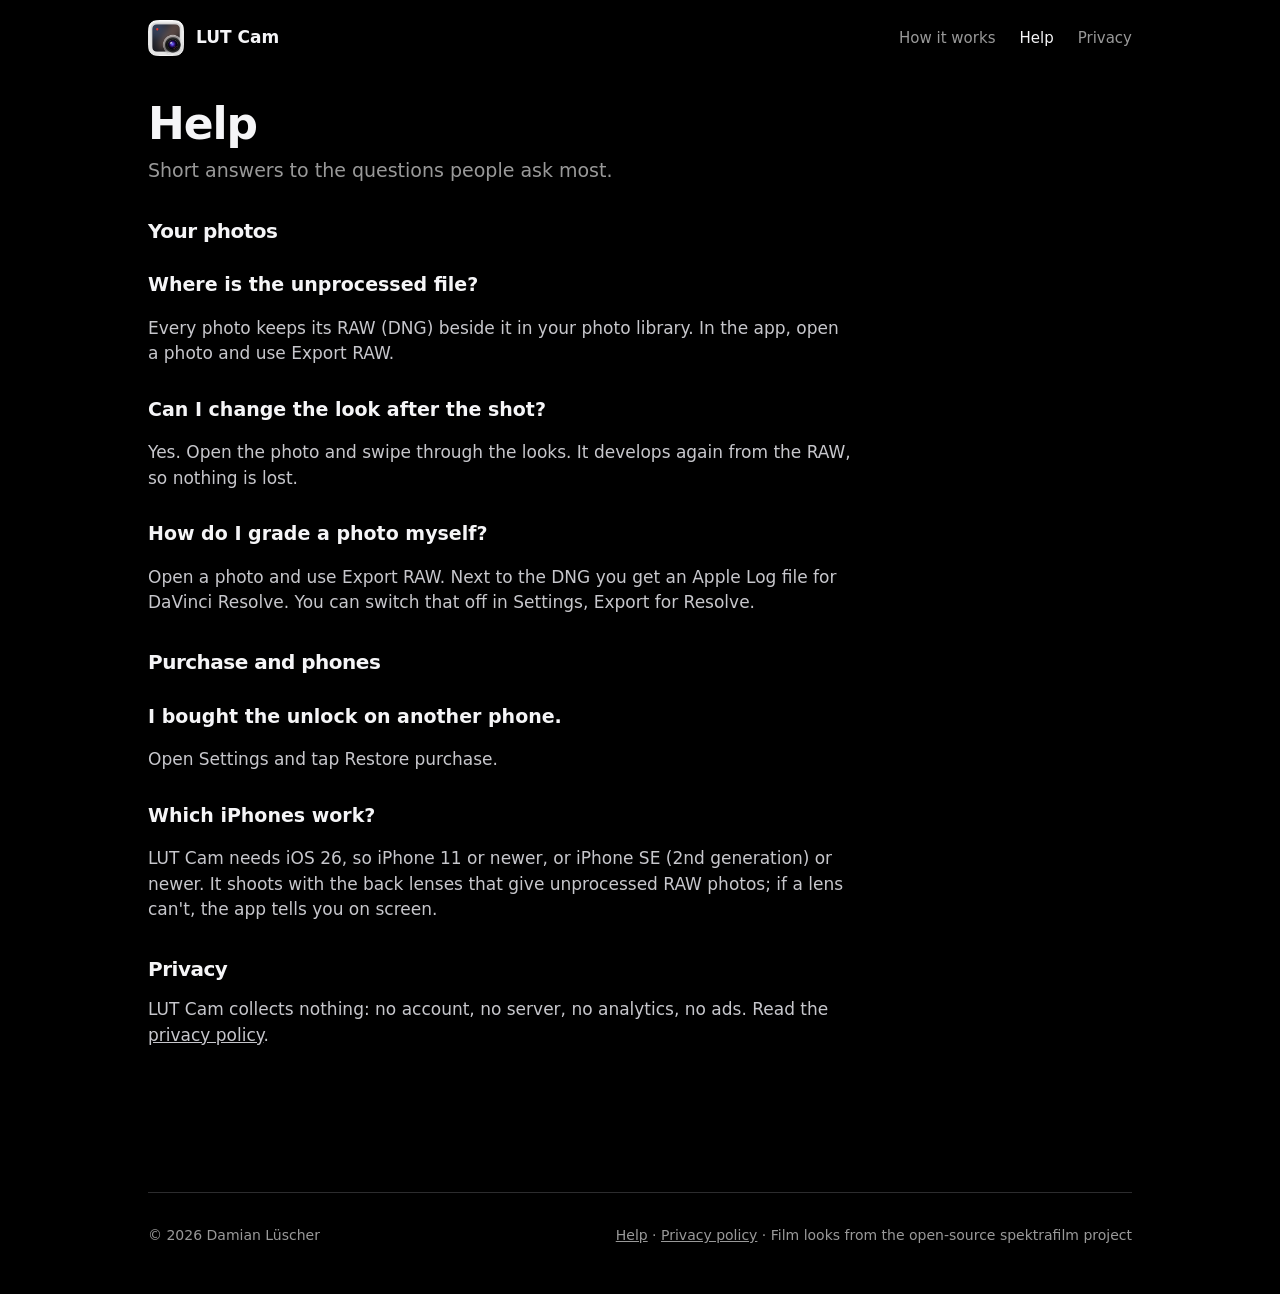
==== help.html @ 3c7778dc "Version 3: Help: which iPhones work now matches the app (iOS 26, iPhone 11 / SE 2 or newer, lens wit" ====
<!doctype html>
<html lang="en">
<head>
<meta charset="utf-8">
<meta name="viewport" content="width=device-width, initial-scale=1">
<title>LUT Cam: Help</title>
<meta name="description" content="Answers to common questions about LUT Cam: the RAW file, changing looks, grading in DaVinci Resolve, restoring a purchase.">
<meta name="color-scheme" content="dark">
<meta name="theme-color" content="#000000">
<link rel="icon" href="assets/icon.png">
<link rel="apple-touch-icon" href="assets/apple-touch-icon.png">
<link rel="stylesheet" href="style.css">
</head>
<body>
<div class="wrap">

<header class="bar">
  <a class="brand" href="index.html"><img src="assets/icon.png" alt="" width="36" height="36">LUT Cam</a>
  <nav><a href="index.html#how">How it works</a><a href="help.html" aria-current="page">Help</a><a href="privacy-policy.html">Privacy</a></nav>
</header>

<main class="page">
<h1>Help</h1>
<p class="lead-in">Short answers to the questions people ask most.</p>

<h2>Your photos</h2>
<h3>Where is the unprocessed file?</h3>
<p>Every photo keeps its RAW (DNG) beside it in your photo library. In the app, open a photo and use Export RAW.</p>
<h3>Can I change the look after the shot?</h3>
<p>Yes. Open the photo and swipe through the looks. It develops again from the RAW, so nothing is lost.</p>
<h3>How do I grade a photo myself?</h3>
<p>Open a photo and use Export RAW. Next to the DNG you get an Apple Log file for DaVinci Resolve. You can switch that off in Settings, Export for Resolve.</p>

<h2>Purchase and phones</h2>
<h3>I bought the unlock on another phone.</h3>
<p>Open Settings and tap Restore purchase.</p>
<h3>Which iPhones work?</h3>
<p>LUT Cam needs iOS 26, so iPhone 11 or newer, or iPhone SE (2nd generation) or newer. It shoots with the back lenses that give unprocessed RAW photos; if a lens can't, the app tells you on screen.</p>

<h2>Privacy</h2>
<p>LUT Cam collects nothing: no account, no server, no analytics, no ads. Read the <a href="privacy-policy.html">privacy policy</a>.</p>
</main>

<footer>
  <div class="row">
    <span>© 2026 Damian Lüscher</span>
    <span><a href="help.html">Help</a> · <a href="privacy-policy.html">Privacy policy</a> · Film looks from the open-source spektrafilm project</span>
  </div>
</footer>

</div>
</body>
</html>
---- style.css ----
:root {
  --bg: #000;
  --card: #1c1c1e;
  --line: #2c2c2e;
  --text: #f5f5f7;
  --muted: #999;
  --red: #ed3329;
  --edge: clamp(20px, 5vw, 48px);
  --radius: 28px;
}
* { box-sizing: border-box; }
html { -webkit-text-size-adjust: 100%; }
body {
  margin: 0;
  background: var(--bg);
  color: var(--text);
  font: 17px/1.5 -apple-system, BlinkMacSystemFont, "SF Pro Text", system-ui, sans-serif;
  -webkit-font-smoothing: antialiased;
}
img { display: block; max-width: 100%; height: auto; }
a { color: inherit; }
.mono { font-family: ui-monospace, "SF Mono", Menlo, monospace; letter-spacing: .04em; }
.wrap { max-width: 1080px; margin: 0 auto; padding: 0 var(--edge); }

/* top bar */
header.bar { display: flex; align-items: center; justify-content: space-between; padding: 20px 0; }
.brand { display: flex; align-items: center; gap: 12px; font-weight: 600; text-decoration: none; }
.brand img { width: 36px; height: 36px; }
nav a { color: var(--muted); text-decoration: none; margin-left: 24px; font-size: 15px; }
nav a:hover, nav a[aria-current="page"] { color: var(--text); }

/* hero */
.hero { text-align: center; padding: clamp(40px, 8vw, 96px) 0 clamp(32px, 5vw, 56px); }
.hero .icon { width: 112px; height: 112px; margin: 0 auto 28px; }
h1 {
  font-size: clamp(40px, 7.5vw, 80px);
  line-height: 1.02;
  letter-spacing: -.035em;
  font-weight: 700;
  margin: 0;
  text-wrap: balance;
}
.lead { color: var(--muted); font-size: clamp(18px, 2.2vw, 22px); max-width: 34ch; margin: 20px auto 0; text-wrap: pretty; }
.soon {
  display: inline-flex; align-items: center; gap: 10px;
  margin-top: 32px; padding: 12px 20px;
  border: 1px solid var(--line); border-radius: 999px;
  font-size: 15px; color: var(--text);
}
.soon::before { content: ""; width: 8px; height: 8px; border-radius: 50%; background: var(--red); }

/* before / after */
.pair { display: grid; grid-template-columns: 1fr 1fr; gap: 12px; }
.pair figure { margin: 0; position: relative; }
.pair img { width: 100%; border-radius: var(--radius); }
.pair figcaption { margin-top: 12px; font-size: 13px; color: var(--muted); text-transform: uppercase; }
.pair figcaption b { color: var(--text); font-weight: 500; }

section { padding: clamp(64px, 10vw, 128px) 0 0; }
h2 { font-size: clamp(30px, 4.4vw, 48px); letter-spacing: -.025em; line-height: 1.08; margin: 0 0 16px; text-wrap: balance; }
.kicker { font-size: 13px; color: var(--red); text-transform: uppercase; margin: 0 0 12px; }
.intro { color: var(--muted); max-width: 46ch; font-size: 19px; margin: 0; text-wrap: pretty; }

/* screens */
.screens { display: grid; grid-template-columns: repeat(3, 1fr); gap: clamp(16px, 3vw, 40px); margin-top: 48px; }
.screens figure { margin: 0; }
.screens img { width: 100%; border-radius: 36px; border: 1px solid var(--line); }
.screens h3 { font-size: 19px; margin: 20px 0 4px; }
.screens p { color: var(--muted); margin: 0; font-size: 16px; }

/* facts */
.facts { display: grid; grid-template-columns: repeat(2, 1fr); gap: 12px; margin-top: 40px; }
.fact { background: var(--card); border-radius: 20px; padding: 24px; }
.fact h3 { font-size: 17px; margin: 0 0 6px; }
.fact p { color: var(--muted); margin: 0; font-size: 16px; }

/* help + privacy */
.text { max-width: 44rem; }
.text h3 { font-size: 19px; margin: 32px 0 6px; }
.text p, .text li { color: #c7c7cc; }
.text ul { padding-left: 1.2em; }
.text li { margin: 6px 0; }
.text strong { color: var(--text); }

footer { margin-top: clamp(80px, 12vw, 144px); padding: 32px 0 48px; border-top: 1px solid var(--line); color: var(--muted); font-size: 14px; }
footer .row { display: flex; flex-wrap: wrap; justify-content: space-between; gap: 12px; }
footer a { color: var(--muted); }

@media (max-width: 760px) {
  nav a:first-child { display: none; }
  nav a { margin-left: 18px; }
  .screens { grid-template-columns: 1fr; max-width: 360px; margin-inline: auto; }
  .facts { grid-template-columns: 1fr; }
}
@media (max-width: 520px) {
  .pair { grid-template-columns: 1fr; }
}

/* privacy page */
.page { max-width: 44rem; padding-top: 24px; }
.page h1 { font-size: clamp(32px, 5vw, 44px); letter-spacing: -.025em; line-height: 1.1; margin: 0 0 8px; }
.page h2 { font-size: 20px; margin: 36px 0 8px; }
.page p, .page li { color: #c7c7cc; }
.page strong { color: var(--text); }
.page ul { padding-left: 1.2em; }
.page li { margin: 8px 0; }
.page h3 { font-size: 19px; margin: 28px 0 6px; }
.page .lead-in { color: var(--muted); font-size: 19px; margin: 0 0 8px; }
.date { color: var(--muted); font-size: 13px; text-transform: uppercase; }
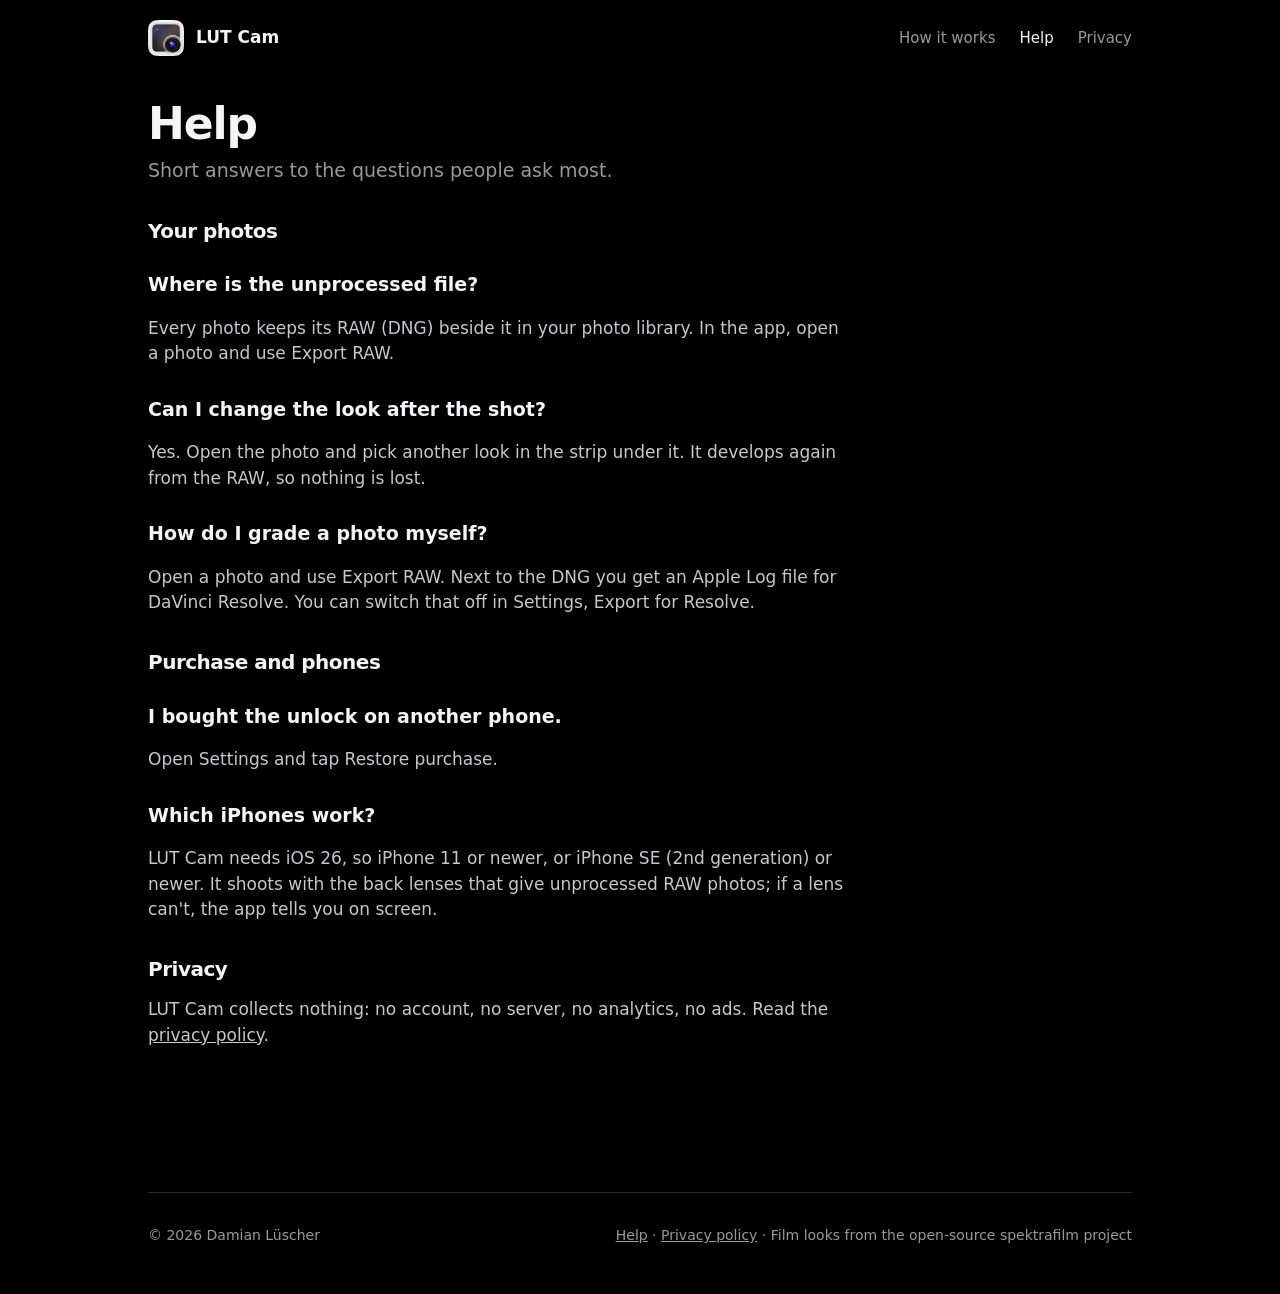
==== commit 4243b931: "Version 4: Fact-checked against the app: looks change in the strip under the photo; location is on o" ====
--- a/help.html
+++ b/help.html
@@ -27,7 +27,7 @@
 <h3>Where is the unprocessed file?</h3>
 <p>Every photo keeps its RAW (DNG) beside it in your photo library. In the app, open a photo and use Export RAW.</p>
 <h3>Can I change the look after the shot?</h3>
-<p>Yes. Open the photo and swipe through the looks. It develops again from the RAW, so nothing is lost.</p>
+<p>Yes. Open the photo and pick another look in the strip under it. It develops again from the RAW, so nothing is lost.</p>
 <h3>How do I grade a photo myself?</h3>
 <p>Open a photo and use Export RAW. Next to the DNG you get an Apple Log file for DaVinci Resolve. You can switch that off in Settings, Export for Resolve.</p>
 
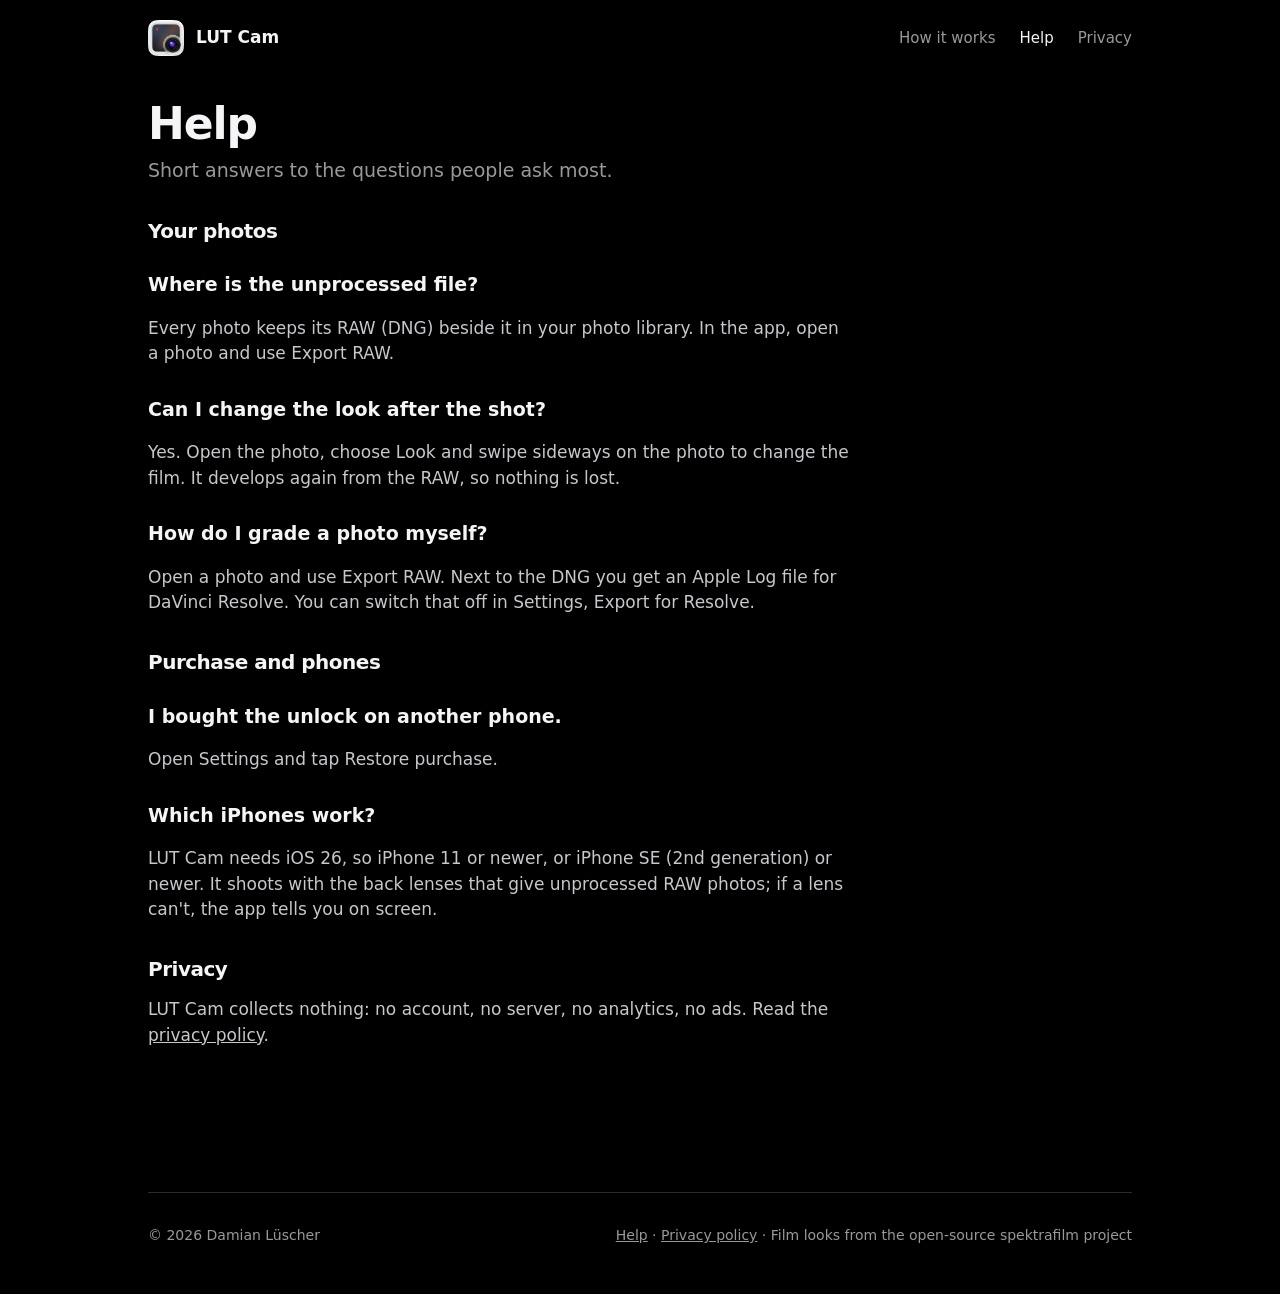
==== commit 74dfd3ff: "Version 5: Help: change the film by swiping the photo in the Look tab (my version 4 wording was wron" ====
--- a/help.html
+++ b/help.html
@@ -27,7 +27,7 @@
 <h3>Where is the unprocessed file?</h3>
 <p>Every photo keeps its RAW (DNG) beside it in your photo library. In the app, open a photo and use Export RAW.</p>
 <h3>Can I change the look after the shot?</h3>
-<p>Yes. Open the photo and pick another look in the strip under it. It develops again from the RAW, so nothing is lost.</p>
+<p>Yes. Open the photo, choose Look and swipe sideways on the photo to change the film. It develops again from the RAW, so nothing is lost.</p>
 <h3>How do I grade a photo myself?</h3>
 <p>Open a photo and use Export RAW. Next to the DNG you get an Apple Log file for DaVinci Resolve. You can switch that off in Settings, Export for Resolve.</p>
 
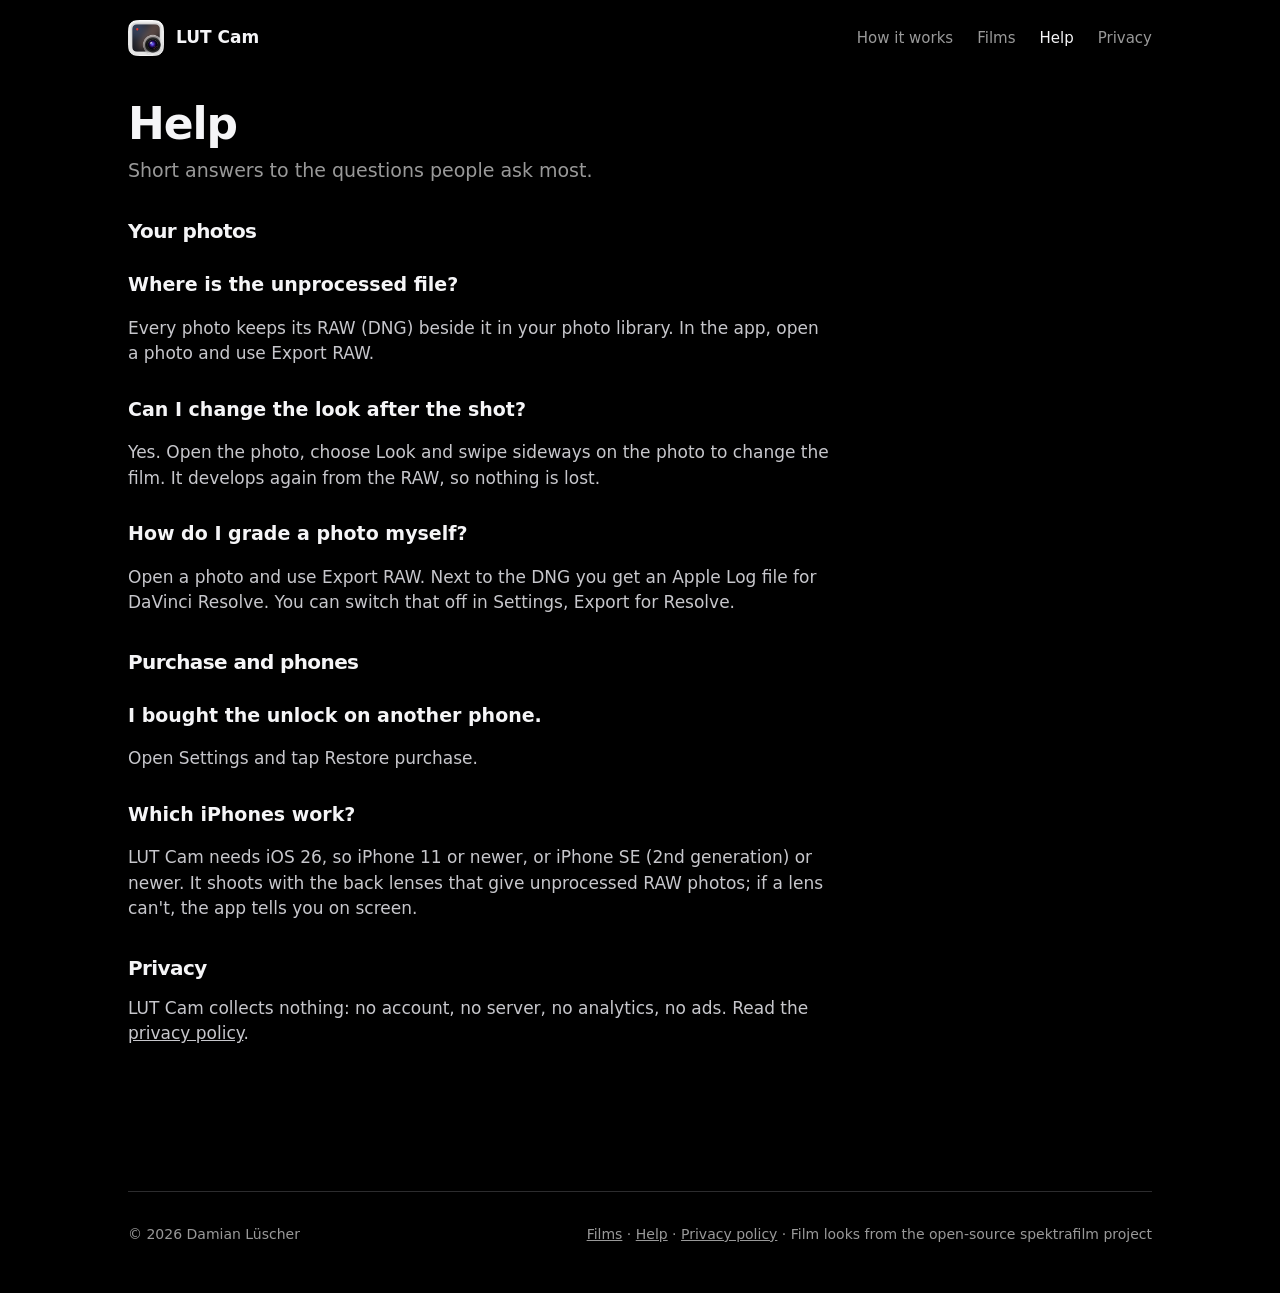
==== commit 1343ae40: "Version 7: more flavour (Refero 'field notes'): photo hero, RAW/film drag compare, film shelf with t" ====
--- a/help.html
+++ b/help.html
@@ -16,7 +16,7 @@
 
 <header class="bar">
   <a class="brand" href="index.html"><img src="assets/icon.png" alt="" width="36" height="36">LUT Cam</a>
-  <nav><a href="index.html#how">How it works</a><a href="help.html" aria-current="page">Help</a><a href="privacy-policy.html">Privacy</a></nav>
+  <nav><a href="index.html#how">How it works</a><a href="looks.html">Films</a><a href="help.html" aria-current="page">Help</a><a href="privacy-policy.html">Privacy</a></nav>
 </header>
 
 <main class="page">
@@ -44,7 +44,7 @@
 <footer>
   <div class="row">
     <span>© 2026 Damian Lüscher</span>
-    <span><a href="help.html">Help</a> · <a href="privacy-policy.html">Privacy policy</a> · Film looks from the open-source spektrafilm project</span>
+    <span><a href="looks.html">Films</a> · <a href="help.html">Help</a> · <a href="privacy-policy.html">Privacy policy</a> · Film looks from the open-source spektrafilm project</span>
   </div>
 </footer>
 
--- a/style.css
+++ b/style.css
@@ -1,15 +1,20 @@
+/* LUT Cam site. Direction: "field notes" (Refero: Set Space base, NEON captions, Analogue reveal).
+   Black page, mono labels like the app's camera readouts, red only as punctuation. */
 :root {
   --bg: #000;
   --card: #1c1c1e;
+  --stage: #111113;
   --line: #2c2c2e;
   --text: #f5f5f7;
   --muted: #999;
+  --soft: #c7c7cc;
   --red: #ed3329;
   --edge: clamp(20px, 5vw, 48px);
   --radius: 28px;
 }
 * { box-sizing: border-box; }
-html { -webkit-text-size-adjust: 100%; }
+html { -webkit-text-size-adjust: 100%; scroll-behavior: smooth; }
+@media (prefers-reduced-motion: reduce) { html { scroll-behavior: auto; } * { transition: none !important; } }
 body {
   margin: 0;
   background: var(--bg);
@@ -19,91 +24,164 @@
 }
 img { display: block; max-width: 100%; height: auto; }
 a { color: inherit; }
-.mono { font-family: ui-monospace, "SF Mono", Menlo, monospace; letter-spacing: .04em; }
-.wrap { max-width: 1080px; margin: 0 auto; padding: 0 var(--edge); }
+.mono { font-family: ui-monospace, "SF Mono", Menlo, monospace; letter-spacing: .06em; text-transform: uppercase; }
+.wrap { max-width: 1120px; margin: 0 auto; padding: 0 var(--edge); }
 
 /* top bar */
-header.bar { display: flex; align-items: center; justify-content: space-between; padding: 20px 0; }
+header.bar { display: flex; align-items: center; justify-content: space-between; padding: 20px 0; position: relative; z-index: 2; }
 .brand { display: flex; align-items: center; gap: 12px; font-weight: 600; text-decoration: none; }
 .brand img { width: 36px; height: 36px; }
 nav a { color: var(--muted); text-decoration: none; margin-left: 24px; font-size: 15px; }
 nav a:hover, nav a[aria-current="page"] { color: var(--text); }
 
-/* hero */
-.hero { text-align: center; padding: clamp(40px, 8vw, 96px) 0 clamp(32px, 5vw, 56px); }
-.hero .icon { width: 112px; height: 112px; margin: 0 auto 28px; }
+/* hero: a real photo fading into black */
+.hero { position: relative; margin: 0 clamp(8px, 1.4vw, 20px); border-radius: var(--radius); overflow: hidden; min-height: min(86vh, 860px); display: flex; align-items: flex-end; }
+.hero-photo { position: absolute; inset: 0; width: 100%; height: 100%; object-fit: cover; object-position: center 35%; }
+.hero::after { content: ""; position: absolute; inset: 0; background: linear-gradient(180deg, rgba(0,0,0,.15) 0%, rgba(0,0,0,0) 30%, rgba(0,0,0,.55) 62%, #000 100%); }
+.hero-copy { position: relative; z-index: 1; width: 100%; text-align: center; padding: 0 var(--edge) clamp(40px, 7vw, 88px); }
+.readout { position: absolute; z-index: 1; top: 20px; left: 24px; margin: 0; font-size: 12px; color: var(--text); background: rgba(0,0,0,.45); padding: 7px 12px; border-radius: 999px; display: flex; align-items: center; gap: 8px; backdrop-filter: blur(8px); -webkit-backdrop-filter: blur(8px); }
+.rec { width: 7px; height: 7px; border-radius: 50%; background: var(--red); }
 h1 {
-  font-size: clamp(40px, 7.5vw, 80px);
-  line-height: 1.02;
-  letter-spacing: -.035em;
+  font-size: clamp(44px, 8.5vw, 104px);
+  line-height: 1;
+  letter-spacing: -.04em;
   font-weight: 700;
   margin: 0;
   text-wrap: balance;
 }
-.lead { color: var(--muted); font-size: clamp(18px, 2.2vw, 22px); max-width: 34ch; margin: 20px auto 0; text-wrap: pretty; }
+.lead { color: var(--soft); font-size: clamp(18px, 2.2vw, 22px); max-width: 34ch; margin: 20px auto 0; text-wrap: pretty; }
 .soon {
   display: inline-flex; align-items: center; gap: 10px;
-  margin-top: 32px; padding: 12px 20px;
-  border: 1px solid var(--line); border-radius: 999px;
+  margin-top: 28px; padding: 12px 20px;
+  border: 1px solid rgba(255,255,255,.22); border-radius: 999px; background: rgba(0,0,0,.35);
   font-size: 15px; color: var(--text);
 }
 .soon::before { content: ""; width: 8px; height: 8px; border-radius: 50%; background: var(--red); }
 
-/* before / after */
-.pair { display: grid; grid-template-columns: 1fr 1fr; gap: 12px; }
-.pair figure { margin: 0; position: relative; }
-.pair img { width: 100%; border-radius: var(--radius); }
-.pair figcaption { margin-top: 12px; font-size: 13px; color: var(--muted); text-transform: uppercase; }
-.pair figcaption b { color: var(--text); font-weight: 500; }
-
-section { padding: clamp(64px, 10vw, 128px) 0 0; }
-h2 { font-size: clamp(30px, 4.4vw, 48px); letter-spacing: -.025em; line-height: 1.08; margin: 0 0 16px; text-wrap: balance; }
-.kicker { font-size: 13px; color: var(--red); text-transform: uppercase; margin: 0 0 12px; }
+section { padding: clamp(80px, 12vw, 160px) 0 0; }
+h2 { font-size: clamp(30px, 4.6vw, 52px); letter-spacing: -.03em; line-height: 1.06; margin: 0 0 16px; text-wrap: balance; }
+.kicker { font-size: 12px; color: var(--red); margin: 0 0 14px; }
 .intro { color: var(--muted); max-width: 46ch; font-size: 19px; margin: 0; text-wrap: pretty; }
 
-/* screens */
-.screens { display: grid; grid-template-columns: repeat(3, 1fr); gap: clamp(16px, 3vw, 40px); margin-top: 48px; }
-.screens figure { margin: 0; }
-.screens img { width: 100%; border-radius: 36px; border: 1px solid var(--line); }
-.screens h3 { font-size: 19px; margin: 20px 0 4px; }
-.screens p { color: var(--muted); margin: 0; font-size: 16px; }
+/* the darkroom: drag compare */
+.compare { --pos: 50%; --can: var(--red); position: relative; margin: 48px 0 0; border-radius: var(--radius); overflow: hidden; aspect-ratio: 4 / 3; background: var(--stage); touch-action: pan-y; user-select: none; -webkit-user-select: none; }
+.compare img { position: absolute; inset: 0; width: 100%; height: 100%; object-fit: cover; }
+.compare-film { clip-path: inset(0 0 0 var(--pos)); }
+.handle { position: absolute; top: 0; bottom: 0; left: var(--pos); width: 2px; margin-left: -1px; background: #fff; pointer-events: none; }
+.handle::after { content: "‹ ›"; position: absolute; top: 50%; left: 50%; transform: translate(-50%, -50%); width: 48px; height: 48px; border-radius: 50%; background: #fff; color: #000; display: grid; place-items: center; font: 600 16px/1 ui-monospace, "SF Mono", Menlo, monospace; letter-spacing: .1em; box-shadow: 0 4px 24px rgba(0,0,0,.4); }
+.slider { position: absolute; inset: 0; width: 100%; height: 100%; margin: 0; opacity: 0; cursor: ew-resize; -webkit-appearance: none; appearance: none; }
+.compare:has(.slider:focus-visible) .handle::after { outline: 3px solid var(--red); outline-offset: 3px; }
+.tag { position: absolute; top: 16px; font-size: 12px; padding: 7px 12px; border-radius: 999px; background: rgba(0,0,0,.55); backdrop-filter: blur(8px); -webkit-backdrop-filter: blur(8px); pointer-events: none; }
+.tag-raw { left: 16px; }
+.tag-film { right: 16px; display: flex; align-items: center; gap: 8px; }
+.tag-film::before { content: ""; width: 8px; height: 8px; border-radius: 50%; background: var(--can); }
 
-/* facts */
-.facts { display: grid; grid-template-columns: repeat(2, 1fr); gap: 12px; margin-top: 40px; }
-.fact { background: var(--card); border-radius: 20px; padding: 24px; }
-.fact h3 { font-size: 17px; margin: 0 0 6px; }
+/* the film shelf: the app's own cans */
+.shelf { display: flex; justify-content: space-between; gap: 8px; margin-top: 28px; padding: 24px 12px 0; border-bottom: 1px solid var(--line); overflow-x: auto; scrollbar-width: none; }
+.shelf::-webkit-scrollbar { display: none; }
+.can { flex: 0 0 auto; display: flex; flex-direction: column; align-items: center; gap: 10px; background: none; border: 0; padding: 0 4px 14px; color: var(--muted); cursor: pointer; border-bottom: 2px solid transparent; margin-bottom: -1px; }
+.can img { width: clamp(52px, 7vw, 76px); transform: translateY(8px); transition: transform .25s cubic-bezier(.2,.8,.2,1); filter: brightness(.82); }
+.can span { font-size: 11px; }
+.can:hover img { transform: translateY(2px); filter: none; }
+.can[aria-pressed="true"] { color: var(--text); border-bottom-color: var(--can); }
+.can[aria-pressed="true"] img { transform: translateY(-6px); filter: none; }
+.can:focus-visible { outline: 2px solid var(--red); outline-offset: 4px; border-radius: 8px; }
+
+/* contact-sheet captions */
+.captions { display: grid; grid-template-columns: repeat(4, 1fr); gap: 16px; margin: 20px 0 0; font-size: 12px; }
+.captions dt { color: var(--muted); margin-bottom: 4px; }
+.captions dd { margin: 0; color: var(--text); }
+.more { margin: 28px 0 0; }
+.more a { color: var(--text); text-decoration: none; border-bottom: 1px solid var(--line); padding-bottom: 2px; }
+.more a:hover { border-color: var(--text); }
+
+/* numbered chapters */
+.chapters { list-style: none; padding: 0; margin: 56px 0 0; }
+.chapter { display: grid; grid-template-columns: 1fr minmax(240px, 380px); gap: clamp(24px, 5vw, 80px); align-items: center; border-top: 1px solid var(--line); padding: 40px 0; }
+.chapter:nth-child(even) .stage { order: -1; }
+.num { display: block; font-size: 13px; color: var(--muted); margin-bottom: 14px; }
+.chapter h3 { font-size: clamp(26px, 3.2vw, 36px); letter-spacing: -.02em; line-height: 1.1; margin: 0 0 10px; }
+.chapter p { color: var(--muted); margin: 0; max-width: 36ch; font-size: 17px; }
+.chapter .spec { margin-top: 20px; font-size: 12px; color: var(--soft); }
+.stage { background: var(--stage); border-radius: 24px; padding: 36px 36px 0; overflow: hidden; }
+.stage img { width: 100%; max-width: 260px; margin: 0 auto; border-radius: 30px 30px 0 0; border: 1px solid var(--line); border-bottom: 0; }
+
+/* one red proof panel */
+.proof { margin-top: clamp(80px, 12vw, 160px); padding: clamp(40px, 6vw, 72px); background: var(--red); color: #000; border-radius: var(--radius); }
+.proof .kicker { color: #000; opacity: .7; }
+.proof h2 { font-size: clamp(34px, 6vw, 72px); letter-spacing: -.04em; line-height: 1; max-width: 14ch; }
+.proof p { font-size: clamp(18px, 2vw, 21px); max-width: 40ch; margin: 0; }
+.proof p.kicker { font-size: 12px; margin-bottom: 14px; }
+.text p.kicker { color: var(--red); }
+
+/* facts: ruled, no cards */
+.facts { display: grid; grid-template-columns: repeat(2, 1fr); gap: 0 clamp(24px, 4vw, 56px); padding-top: clamp(64px, 9vw, 112px); }
+.fact { border-top: 1px solid var(--line); padding: 24px 0 32px; }
+.fact > span { font-size: 11px; color: var(--red); }
+.fact h3 { font-size: 19px; margin: 10px 0 6px; }
 .fact p { color: var(--muted); margin: 0; font-size: 16px; }
 
-/* help + privacy */
+/* help + privacy teaser */
+.pair-text { display: grid; grid-template-columns: repeat(2, 1fr); gap: clamp(24px, 4vw, 56px); padding-top: clamp(48px, 7vw, 88px); }
+.pair-text h2 { font-size: clamp(24px, 2.8vw, 32px); }
 .text { max-width: 44rem; }
 .text h3 { font-size: 19px; margin: 32px 0 6px; }
-.text p, .text li { color: #c7c7cc; }
+.text p, .text li { color: var(--soft); }
 .text ul { padding-left: 1.2em; }
 .text li { margin: 6px 0; }
 .text strong { color: var(--text); }
 
-footer { margin-top: clamp(80px, 12vw, 144px); padding: 32px 0 48px; border-top: 1px solid var(--line); color: var(--muted); font-size: 14px; }
+/* closing band */
+.band { margin-top: clamp(96px, 14vw, 180px); background: var(--red); color: #000; display: flex; justify-content: space-between; align-items: baseline; flex-wrap: wrap; gap: 0 4vw; padding: clamp(28px, 4vw, 56px) var(--edge); font-weight: 700; font-size: clamp(40px, 10vw, 152px); letter-spacing: -.05em; line-height: .95; }
+
+footer { padding: 32px 0 48px; color: var(--muted); font-size: 14px; }
 footer .row { display: flex; flex-wrap: wrap; justify-content: space-between; gap: 12px; }
 footer a { color: var(--muted); }
+.page ~ footer, main.page + footer { margin-top: clamp(80px, 12vw, 144px); border-top: 1px solid var(--line); }
 
+/* films page */
+.films-head { padding-top: clamp(32px, 6vw, 72px); }
+.films-head h1 { font-size: clamp(40px, 7vw, 84px); }
+.films-head .intro { margin-top: 16px; }
+.film-grid { display: grid; grid-template-columns: repeat(3, 1fr); gap: clamp(16px, 2.4vw, 28px); margin-top: 48px; padding: 0; list-style: none; }
+.film figure { margin: 0; }
+.film .photo { width: 100%; aspect-ratio: 4 / 3; object-fit: cover; border-radius: 16px; background: var(--stage); }
+.film figcaption { display: grid; grid-template-columns: 38px 1fr; gap: 12px; align-items: center; margin-top: 12px; }
+.film figcaption img { width: 38px; }
+.film h2 { font-size: 19px; letter-spacing: -.01em; margin: 0; }
+.film .meta { font-size: 11px; color: var(--muted); margin: 2px 0 0; }
+.film .line { font-size: 15px; color: var(--soft); margin: 2px 0 0; text-transform: none; letter-spacing: 0; font-family: inherit; }
+.film.pure .meta { color: var(--red); }
+.films-note { color: var(--muted); font-size: 15px; max-width: 60ch; margin: 40px 0 0; }
+
+@media (max-width: 860px) {
+  .film-grid { grid-template-columns: repeat(2, 1fr); }
+  .captions { grid-template-columns: repeat(2, 1fr); }
+}
 @media (max-width: 760px) {
   nav a:first-child { display: none; }
-  nav a { margin-left: 18px; }
-  .screens { grid-template-columns: 1fr; max-width: 360px; margin-inline: auto; }
-  .facts { grid-template-columns: 1fr; }
+  nav a { margin-left: 16px; }
+  .chapter { grid-template-columns: 1fr; }
+  .chapter:nth-child(even) .stage { order: 0; }
+  .stage img { max-width: 220px; }
+  .facts, .pair-text { grid-template-columns: 1fr; }
+  .shelf { justify-content: flex-start; gap: 14px; }
+  .readout { left: 16px; top: 16px; }
 }
 @media (max-width: 520px) {
-  .pair { grid-template-columns: 1fr; }
+  .film-grid { grid-template-columns: 1fr; }
+  .compare { aspect-ratio: 1 / 1; }
+  .tag { font-size: 10px; padding: 6px 9px; }
 }
 
-/* privacy page */
+/* help + privacy pages */
 .page { max-width: 44rem; padding-top: 24px; }
 .page h1 { font-size: clamp(32px, 5vw, 44px); letter-spacing: -.025em; line-height: 1.1; margin: 0 0 8px; }
 .page h2 { font-size: 20px; margin: 36px 0 8px; }
-.page p, .page li { color: #c7c7cc; }
+.page p, .page li { color: var(--soft); }
 .page strong { color: var(--text); }
 .page ul { padding-left: 1.2em; }
 .page li { margin: 8px 0; }
 .page h3 { font-size: 19px; margin: 28px 0 6px; }
 .page .lead-in { color: var(--muted); font-size: 19px; margin: 0 0 8px; }
-.date { color: var(--muted); font-size: 13px; text-transform: uppercase; }
+.date { color: var(--muted); font-size: 13px; }
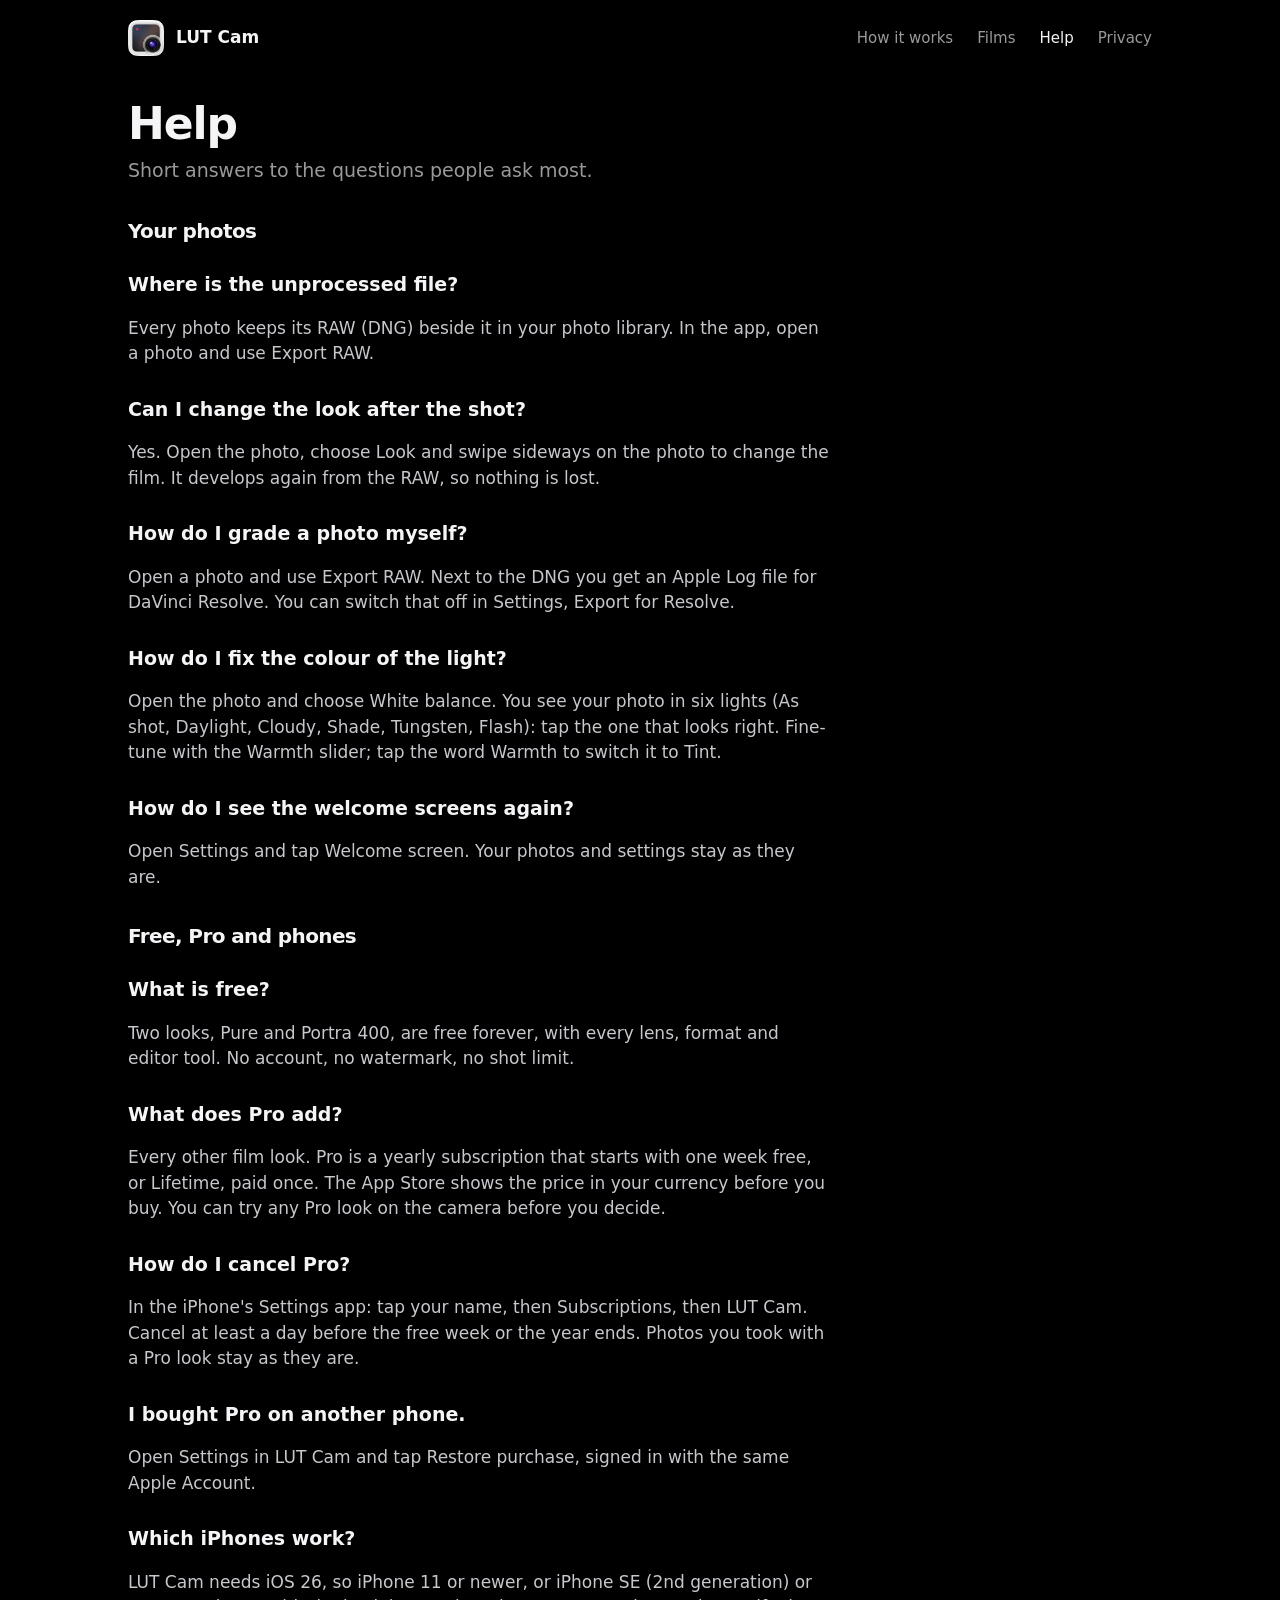
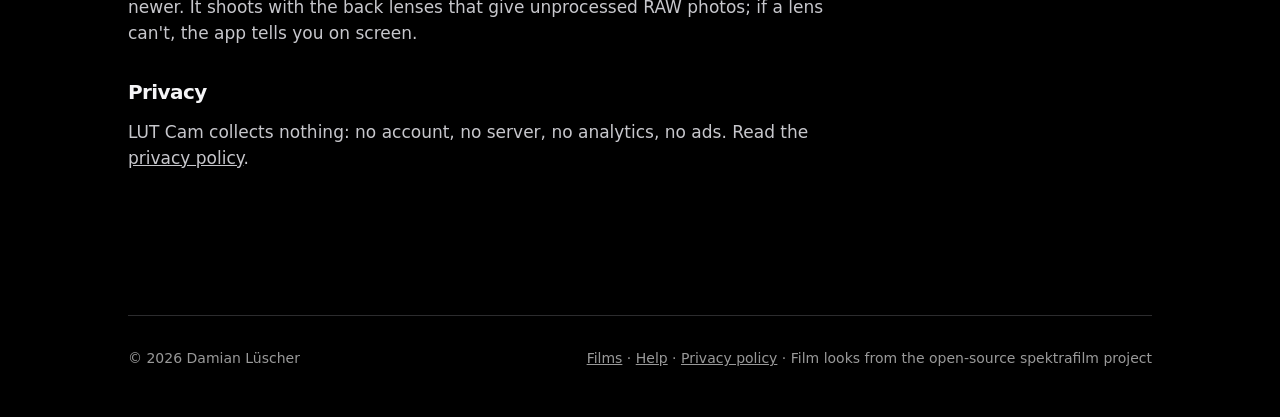
==== commit 6946ffe1: "Help: Pro instead of unlock (what is free, what Pro adds, cancel, restore), white balance tiles, Wel" ====
--- a/help.html
+++ b/help.html
@@ -31,9 +31,20 @@
 <h3>How do I grade a photo myself?</h3>
 <p>Open a photo and use Export RAW. Next to the DNG you get an Apple Log file for DaVinci Resolve. You can switch that off in Settings, Export for Resolve.</p>
 
-<h2>Purchase and phones</h2>
-<h3>I bought the unlock on another phone.</h3>
-<p>Open Settings and tap Restore purchase.</p>
+<h3>How do I fix the colour of the light?</h3>
+<p>Open the photo and choose White balance. You see your photo in six lights (As shot, Daylight, Cloudy, Shade, Tungsten, Flash): tap the one that looks right. Fine-tune with the Warmth slider; tap the word Warmth to switch it to Tint.</p>
+<h3>How do I see the welcome screens again?</h3>
+<p>Open Settings and tap Welcome screen. Your photos and settings stay as they are.</p>
+
+<h2>Free, Pro and phones</h2>
+<h3>What is free?</h3>
+<p>Two looks, Pure and Portra 400, are free forever, with every lens, format and editor tool. No account, no watermark, no shot limit.</p>
+<h3>What does Pro add?</h3>
+<p>Every other film look. Pro is a yearly subscription that starts with one week free, or Lifetime, paid once. The App Store shows the price in your currency before you buy. You can try any Pro look on the camera before you decide.</p>
+<h3>How do I cancel Pro?</h3>
+<p>In the iPhone's Settings app: tap your name, then Subscriptions, then LUT Cam. Cancel at least a day before the free week or the year ends. Photos you took with a Pro look stay as they are.</p>
+<h3>I bought Pro on another phone.</h3>
+<p>Open Settings in LUT Cam and tap Restore purchase, signed in with the same Apple Account.</p>
 <h3>Which iPhones work?</h3>
 <p>LUT Cam needs iOS 26, so iPhone 11 or newer, or iPhone SE (2nd generation) or newer. It shoots with the back lenses that give unprocessed RAW photos; if a lens can't, the app tells you on screen.</p>
 
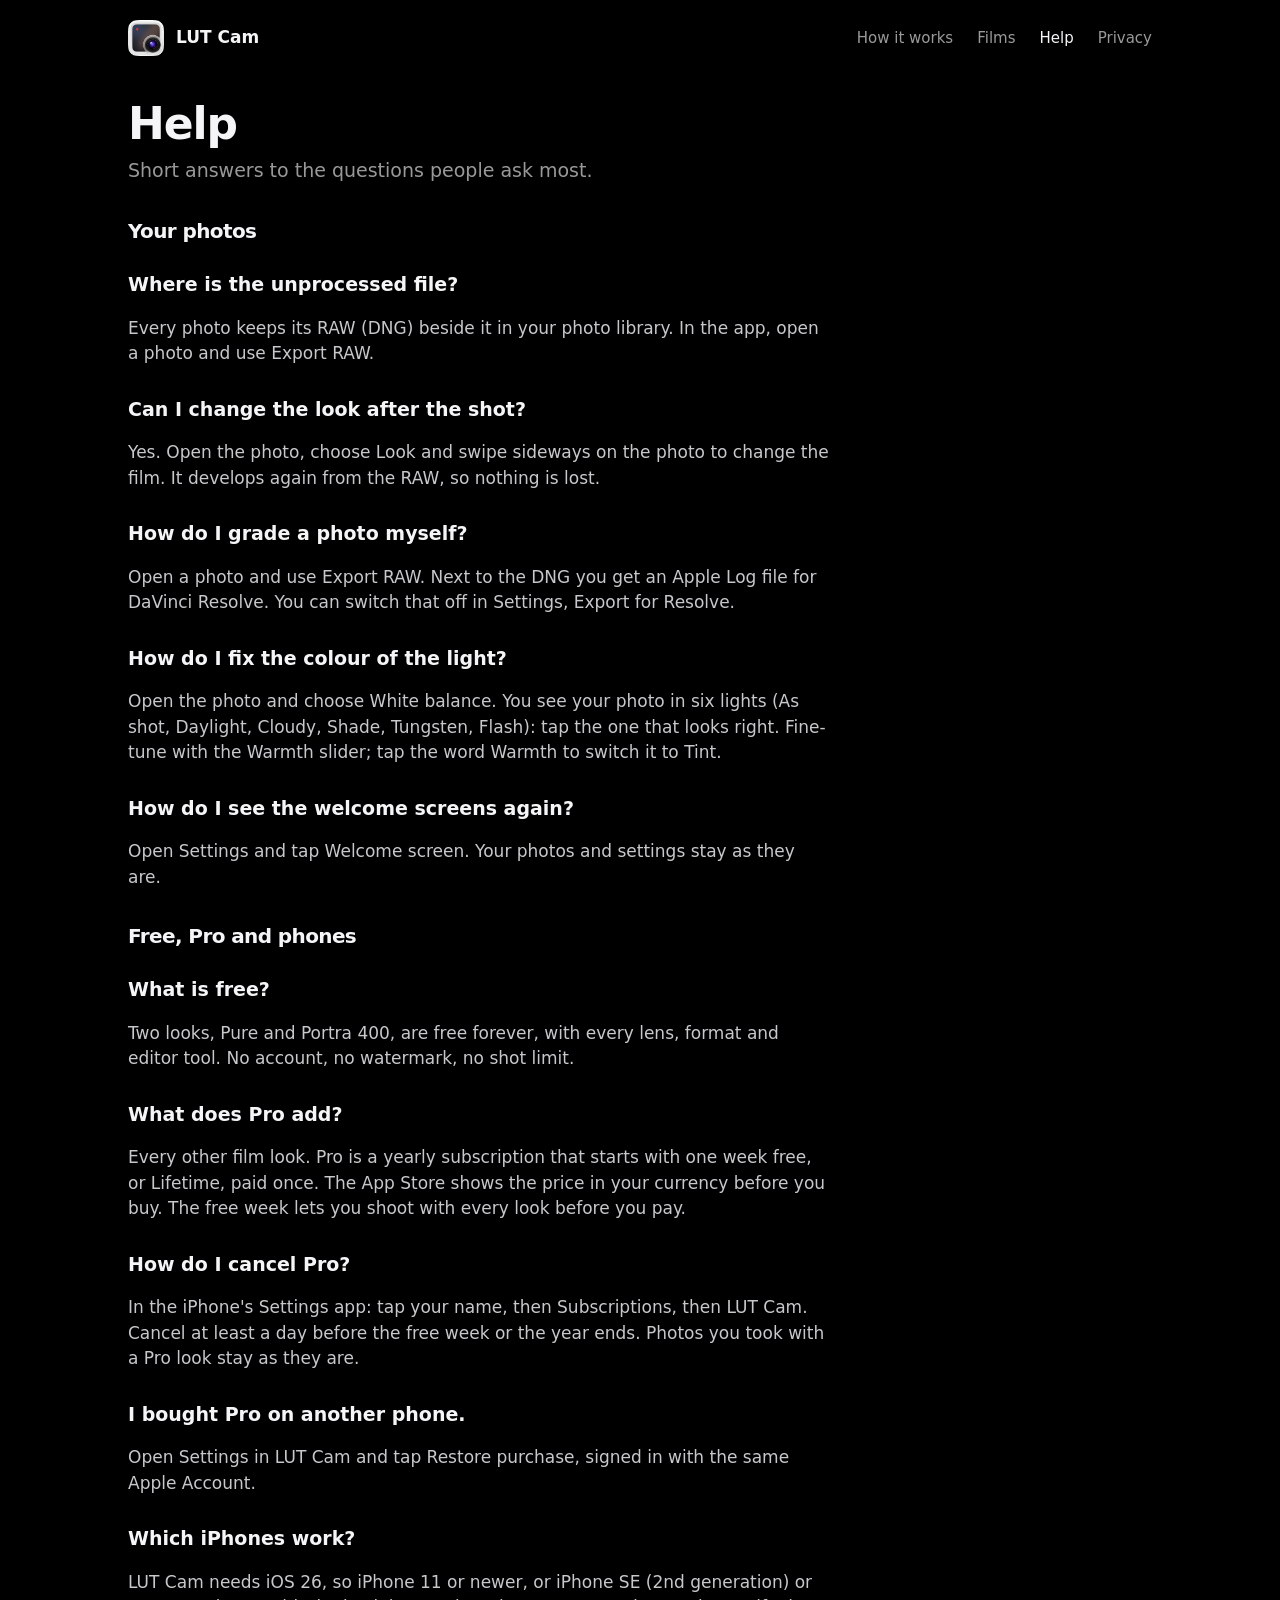
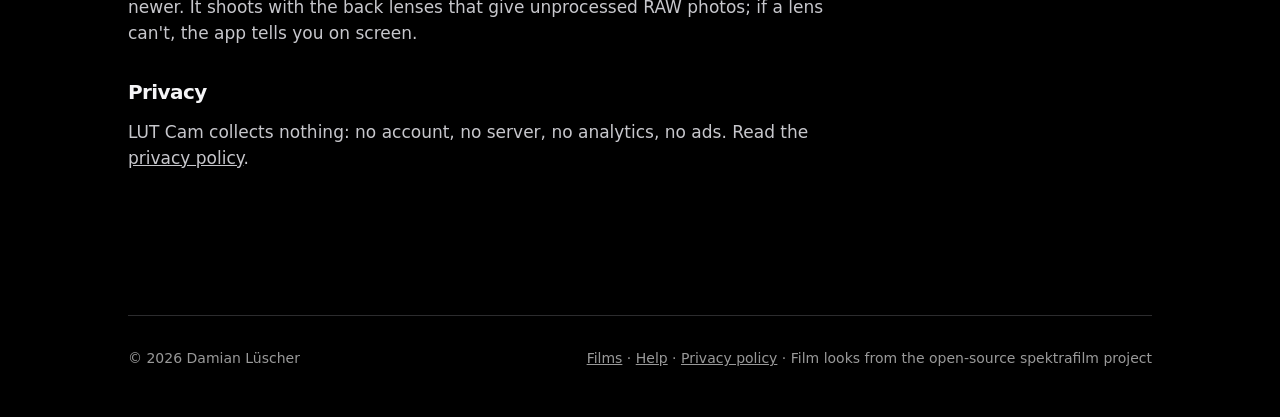
==== commit 3701efed: "Help: the free week is how you try Pro looks Co-Authored-By: Claude Opus 5.5 <noreply@anthropic.com>" ====
--- a/help.html
+++ b/help.html
@@ -40,7 +40,7 @@
 <h3>What is free?</h3>
 <p>Two looks, Pure and Portra 400, are free forever, with every lens, format and editor tool. No account, no watermark, no shot limit.</p>
 <h3>What does Pro add?</h3>
-<p>Every other film look. Pro is a yearly subscription that starts with one week free, or Lifetime, paid once. The App Store shows the price in your currency before you buy. You can try any Pro look on the camera before you decide.</p>
+<p>Every other film look. Pro is a yearly subscription that starts with one week free, or Lifetime, paid once. The App Store shows the price in your currency before you buy. The free week lets you shoot with every look before you pay.</p>
 <h3>How do I cancel Pro?</h3>
 <p>In the iPhone's Settings app: tap your name, then Subscriptions, then LUT Cam. Cancel at least a day before the free week or the year ends. Photos you took with a Pro look stay as they are.</p>
 <h3>I bought Pro on another phone.</h3>
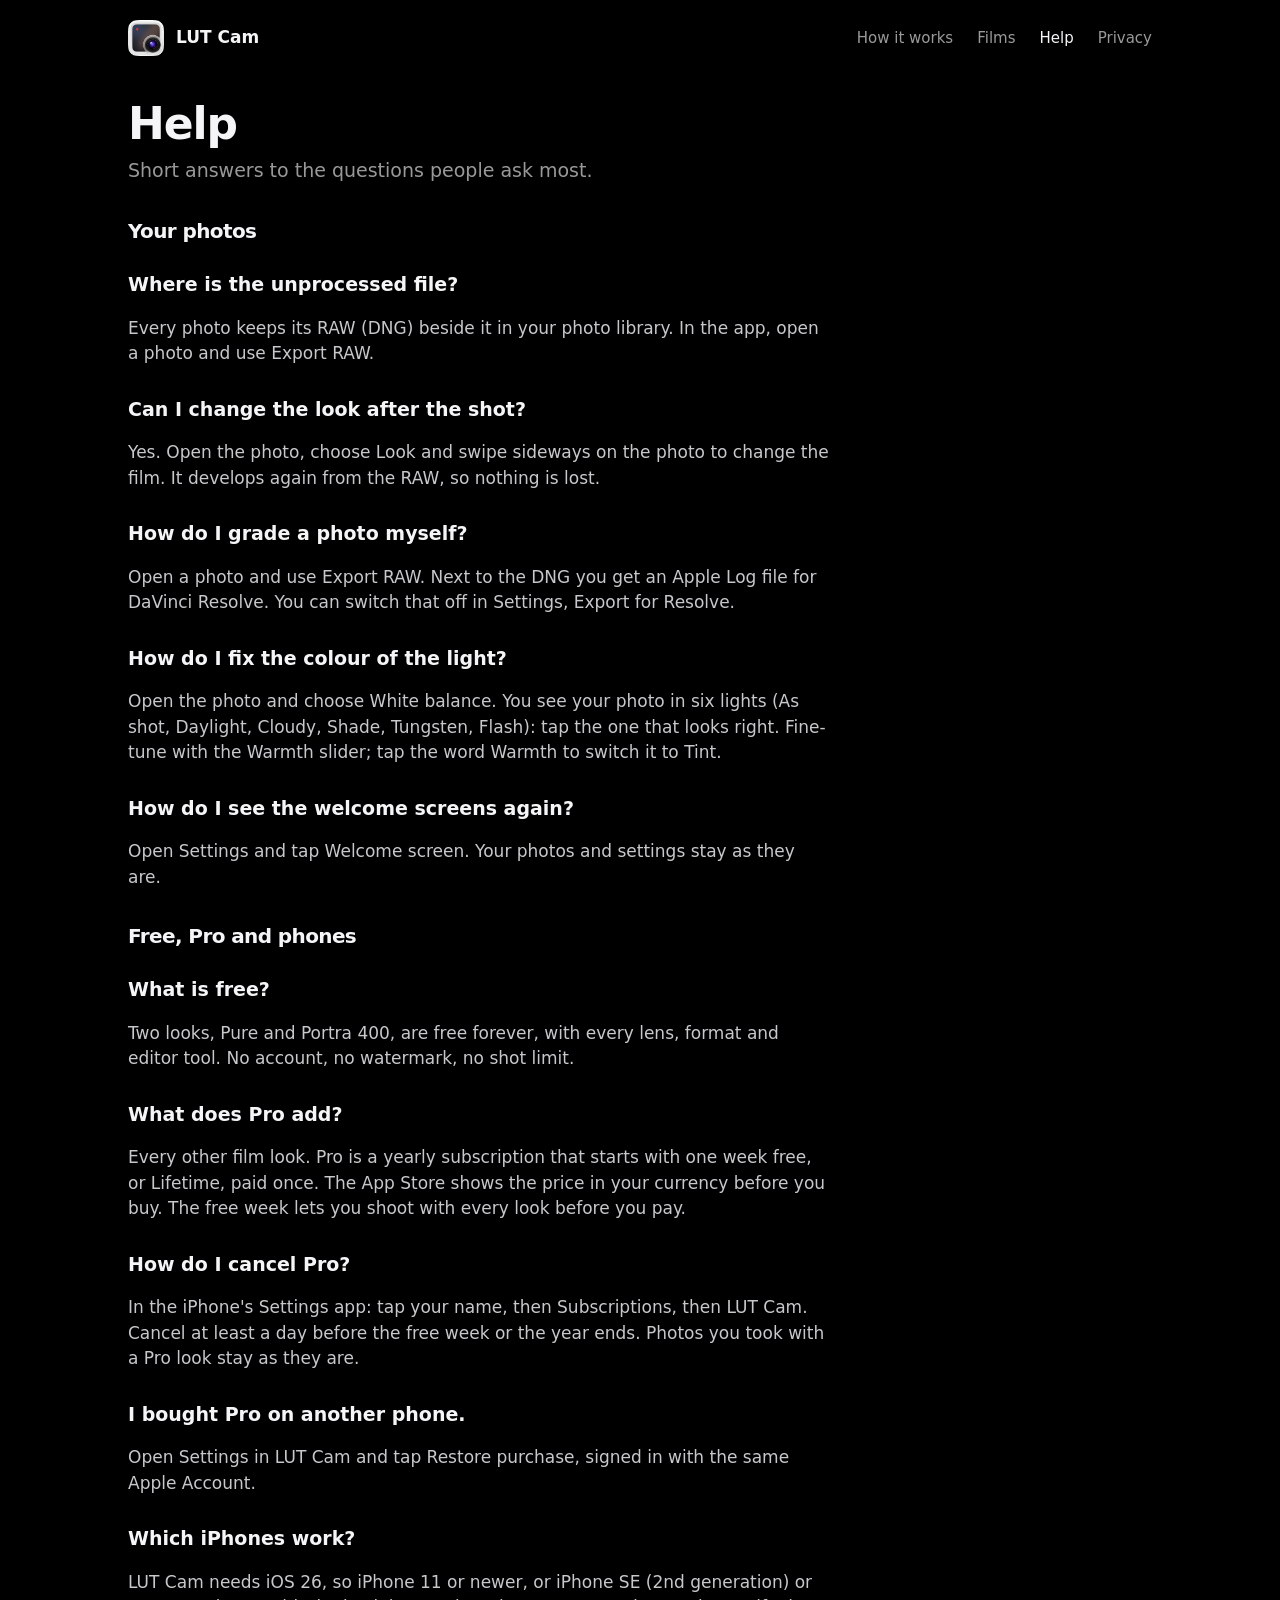
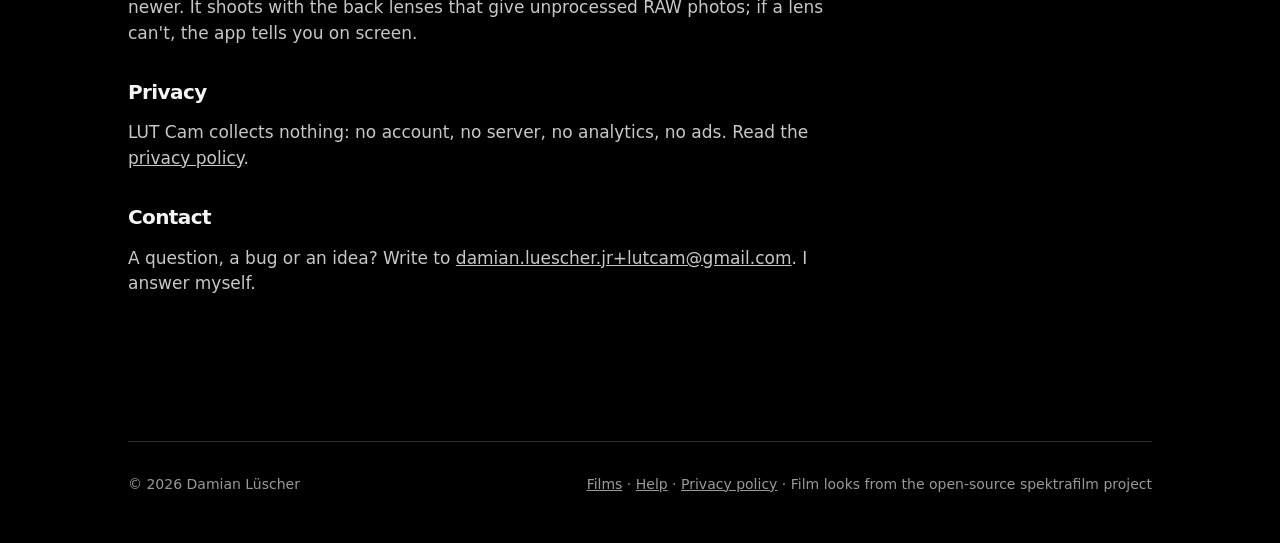
==== commit 01185881: "Help + privacy: support email for LUT Cam (Damian 24 Nov)" ====
--- a/help.html
+++ b/help.html
@@ -50,6 +50,9 @@
 
 <h2>Privacy</h2>
 <p>LUT Cam collects nothing: no account, no server, no analytics, no ads. Read the <a href="privacy-policy.html">privacy policy</a>.</p>
+
+<h2>Contact</h2>
+<p>A question, a bug or an idea? Write to <a href="mailto:damian.luescher.jr+lutcam@gmail.com?subject=LUT%20Cam">damian.luescher.jr+lutcam@gmail.com</a>. I answer myself.</p>
 </main>
 
 <footer>
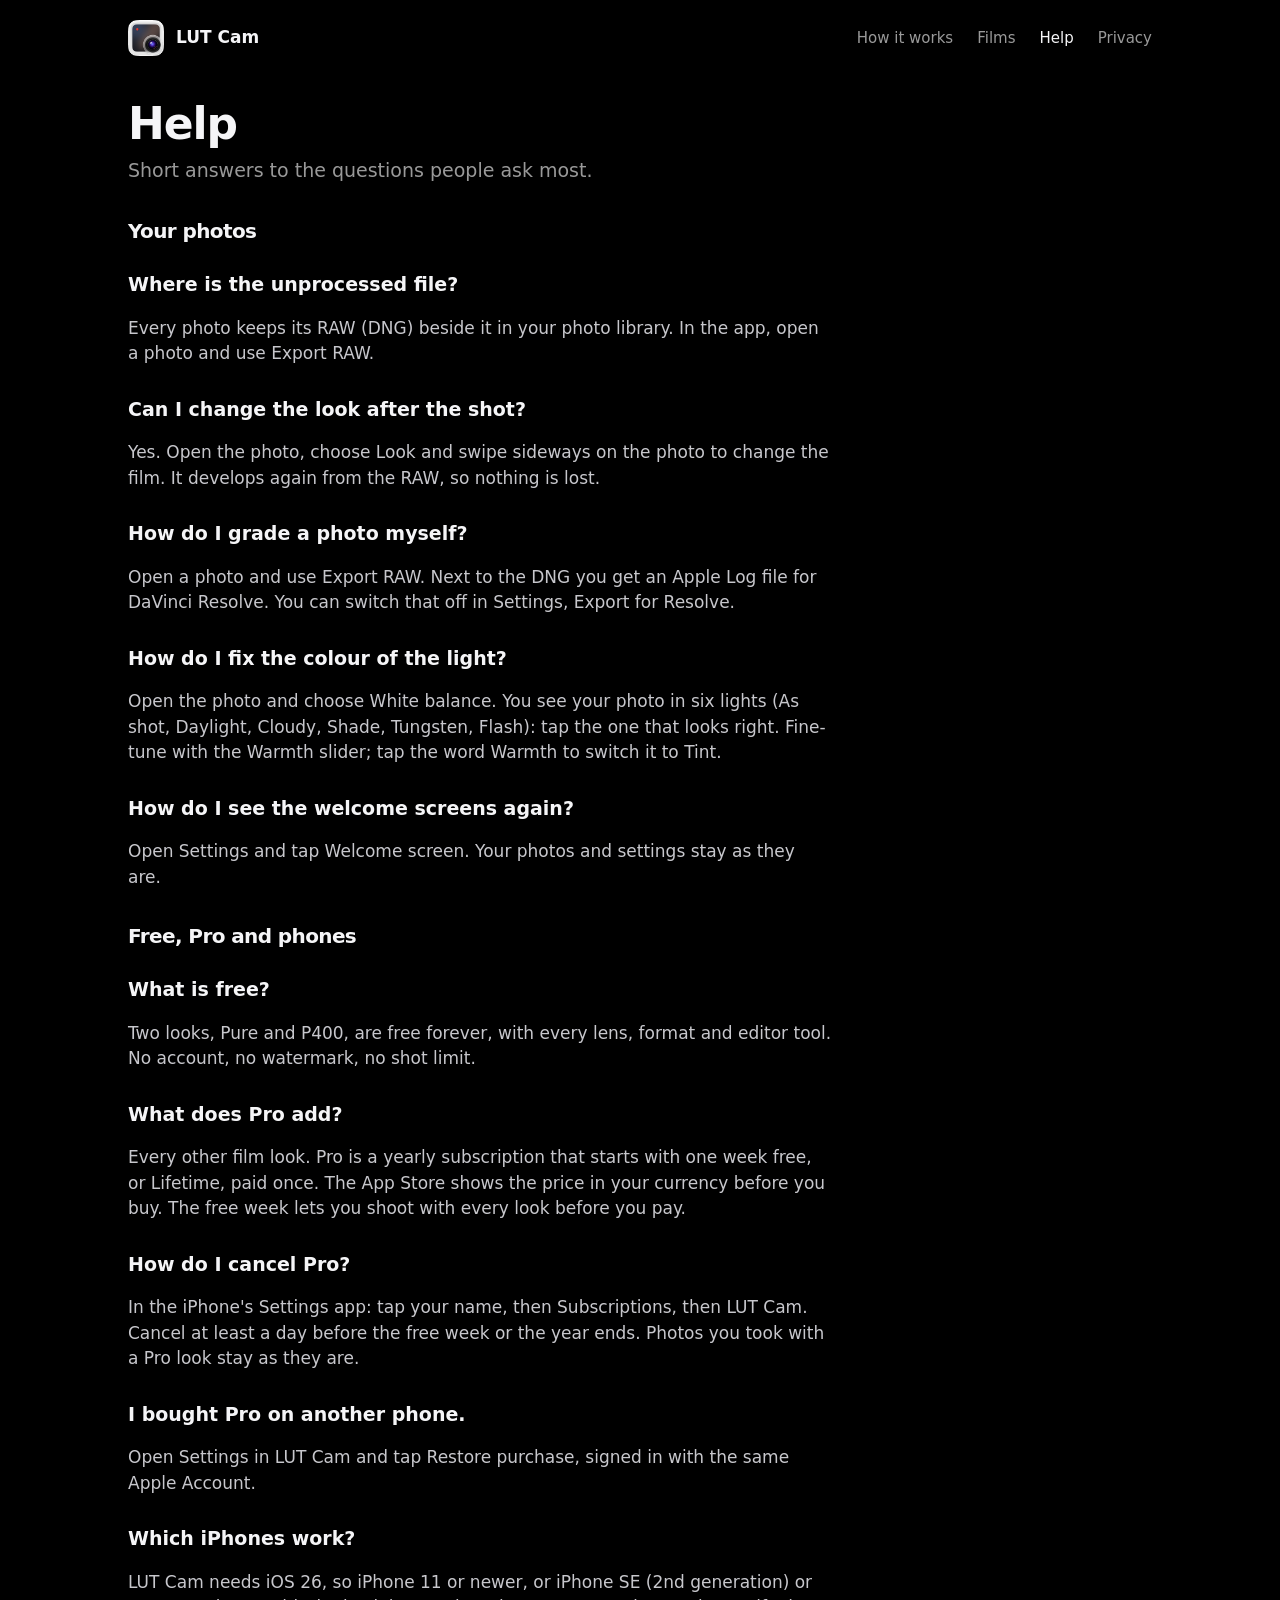
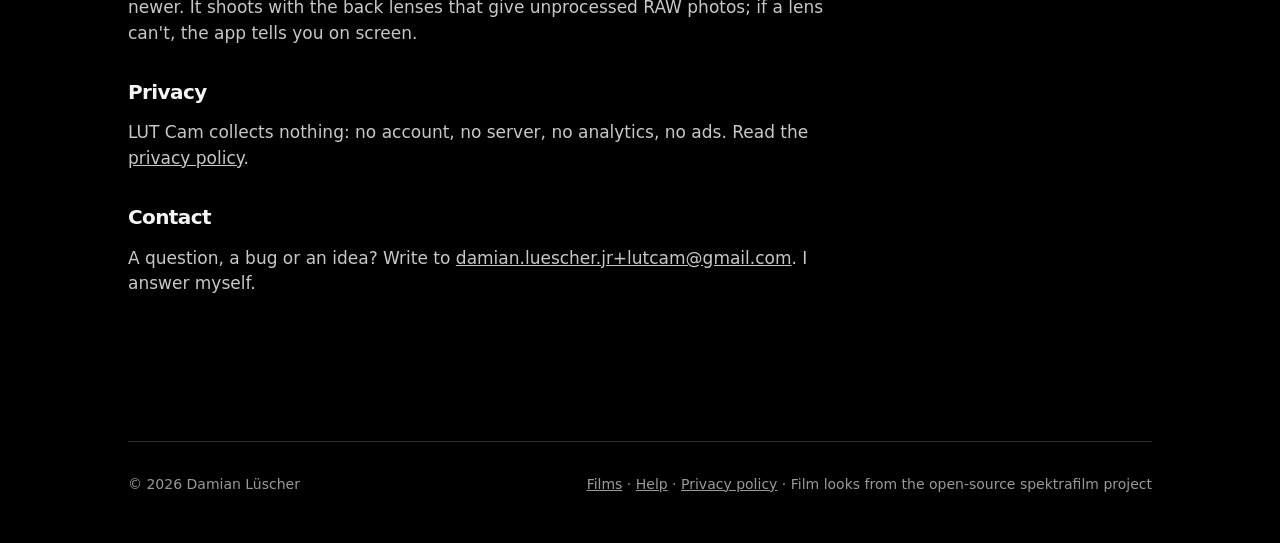
==== commit 2870d9aa: "Looks renamed: P400, G200, EK100, V100, K64, BW250 (Damian 24 Nov); cans and screenshots updated" ====
--- a/help.html
+++ b/help.html
@@ -38,7 +38,7 @@
 
 <h2>Free, Pro and phones</h2>
 <h3>What is free?</h3>
-<p>Two looks, Pure and Portra 400, are free forever, with every lens, format and editor tool. No account, no watermark, no shot limit.</p>
+<p>Two looks, Pure and P400, are free forever, with every lens, format and editor tool. No account, no watermark, no shot limit.</p>
 <h3>What does Pro add?</h3>
 <p>Every other film look. Pro is a yearly subscription that starts with one week free, or Lifetime, paid once. The App Store shows the price in your currency before you buy. The free week lets you shoot with every look before you pay.</p>
 <h3>How do I cancel Pro?</h3>
